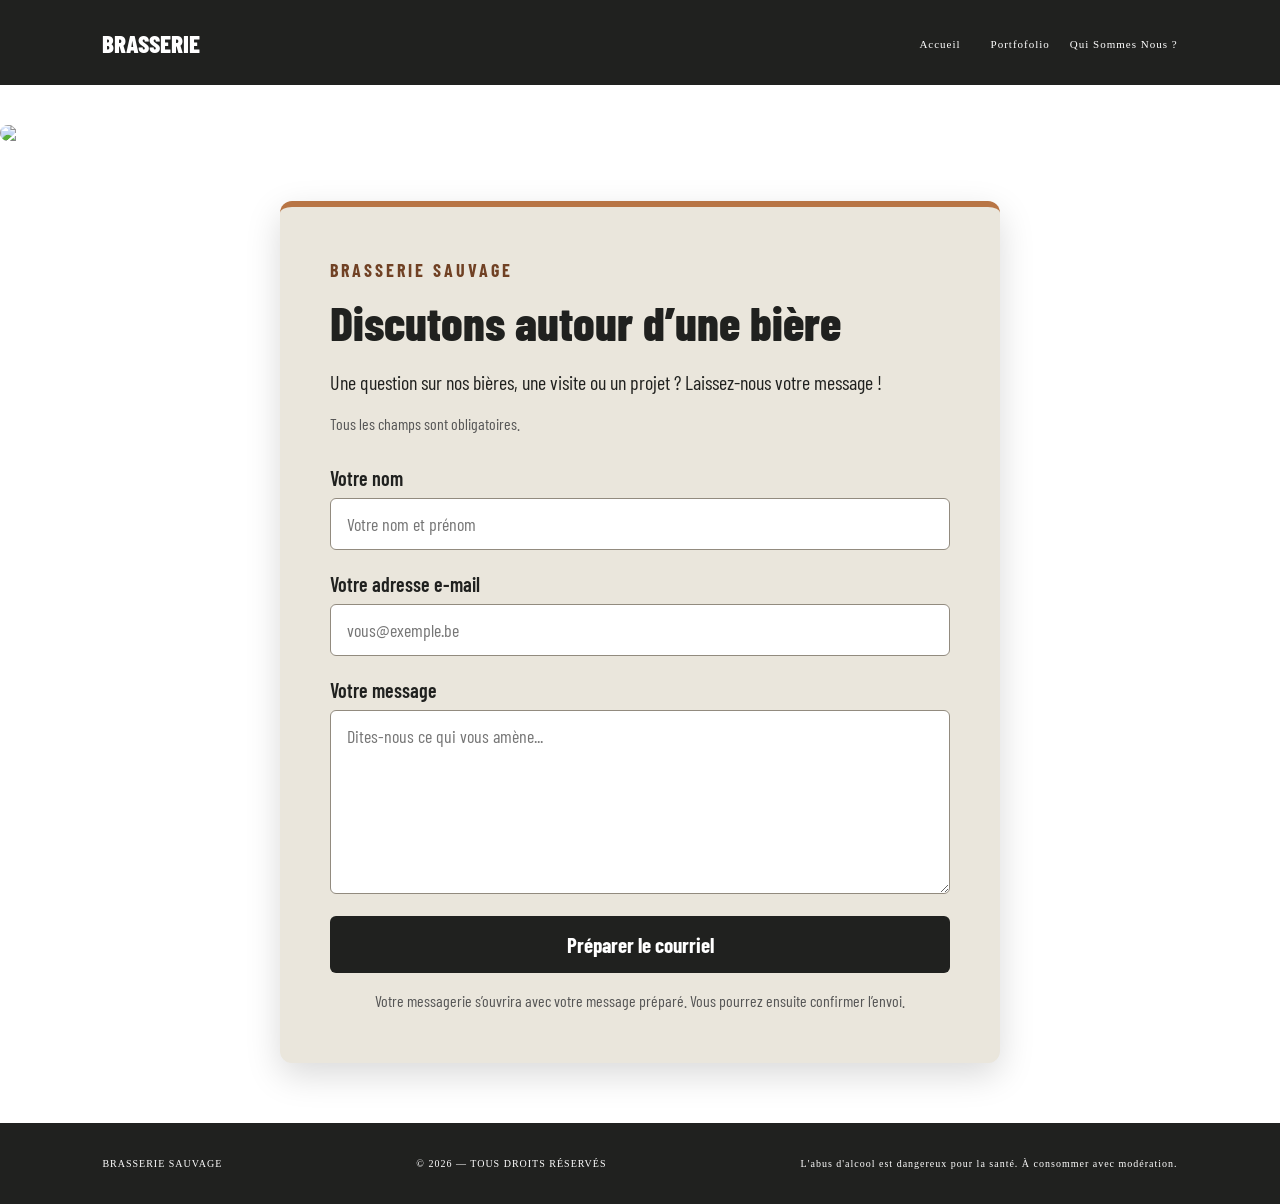
==== Contact.html @ c1f8ffa7 "Add files via upload" ====
<!DOCTYPE html>
<html>
<head>
	<link rel="stylesheet" href="stylesheet.css">
	<meta charset="utf-8">
	<meta name="viewport" content="width=device-width, initial-scale=1">
	<title>Contactez nous</title>
</head>
<body>
	
	<header>
		<a href="#" class="logo">BRASSERIE</a>
	<nav>
		<ul>
    <li class="btn-deroulant">
        <a href="index.html#accueil">Accueil</a>

        <ul class="sous-menu">

            <li><a href="index.html#biere">NOS BIÈRES</a></li>
            <li><a href="index.html#histoire">LA BRASSERIE</a></li>
        </ul>
    </li>
</ul>
      
<ul>
         <li><a href="Portfolio.html#Portfolio#Portfolio">Portfofolio</a></li>
         <li><a href="Contact.html#Qui Sommes Nous ?">Qui Sommes Nous ?</a></li>
	</header>

   	<main>
   		<section class="presentation">
    <img src="images/presbra.png">
</section>

<section class="contact-brasserie">
    <p class="contact-intro">BRASSERIE SAUVAGE</p>
    <h1>Discutons autour d’une bière</h1>
    <p>
        Une question sur nos bières, une visite ou un projet ?
        Laissez-nous votre message !
    </p>
    <p class="champs-obligatoires">Tous les champs sont obligatoires.</p>

    <form id="formulaire-contact">
        <label for="nom">Votre nom</label>
        <input
            type="text"
            id="nom"
            name="nom"
            placeholder="Votre nom et prénom"
            autocomplete="name"
            required
        >

        <label for="email">Votre adresse e-mail</label>
        <input
            type="email"
            id="email"
            name="email"
            placeholder="vous@exemple.be"
            autocomplete="email"
            required
        >

        <label for="message">Votre message</label>
        <textarea
            id="message"
            name="message"
            rows="7"
            placeholder="Dites-nous ce qui vous amène..."
            required
        ></textarea>

        <button type="submit">Préparer le courriel</button>

        <p class="contact-information">
            Votre messagerie s’ouvrira avec votre message préparé.
            Vous pourrez ensuite confirmer l’envoi.
        </p>
    </form>
</section>
</section>


   	</main>


	<footer>
		<p> BRASSERIE SAUVAGE</p>
    <p>© 2026 — TOUS DROITS RÉSERVÉS</p>
    <p>L'abus d'alcool est dangereux pour la santé.
    À consommer avec modération.</p></footer>
    <script src="contact.js" defer></script>
</body>
</html>
---- stylesheet.css ----
@import url('https://fonts.googleapis.com/css2?family=Barlow+Condensed:wght@500;600;700;800&family=DM+Sans:wght@400;500;700&display=swap');

:root {
    --black: #20211F;
    --cream: #EAE6DC;
    --copper: #B87545;
    --white: #FFFFFF;
}


.galerie {
    display: grid;
    grid-template-columns: repeat(3, 1fr);
    gap: 15px;
    width: 90%;
    max-width: 1400px;
    margin: 40px auto;
}

.galerie img {
    width: 100%;
    height: auto;
    display: block;
    border-radius: 12px;
}

/* Tablette */
@media (max-width: 900px) {
    .galerie {
        grid-template-columns: repeat(2, 1fr);
    }
}

/* Téléphone */
@media (max-width: 600px) {
    .galerie {
        grid-template-columns: 1fr;
    }
}

* {
    margin: 0;
    padding: 0;
    box-sizing: border-box;
}

html, body {
    min-height: 100%;
    overflow-y: auto;
}

header {
    height: 85px;
    background: var(--black);
    color: var(--white);
    display: flex;
    justify-content: space-between;
    align-items: center;
    padding: 0 8%;
}

.logo {
    font-family: 'Barlow Condensed', sans-serif;
    font-size: 25px;
    font-weight: 800;
    color: white;
    text-decoration: none;
}
.btn-deroulant {
  position: relative;
}

.sous-menu {
  display: none;
  position: absolute;
  top: 100%;
  left: 0;
  flex-direction: column;
  gap: 5;
  padding: 0;
  background-color: black;
  min-width: 150px;
  z-index: 10;
}

.btn-deroulant:hover .sous-menu {
  display: flex;
}
.logo span {
    color: var(--copper);
}

nav {
    display: flex;
    gap: 30px;
}
nav ul {
display: flex;
gap: 20px;
list-style: none;    

}
nav a {
    font-size: 11px;
    color: white;
    text-decoration: none;
    letter-spacing: 1px;
}

nav a:hover {
    color: var(--copper);
}

.hero {
    min-height: 680px;
    background:
    linear-gradient(90deg, rgba(20,21,19,.94),
    rgba(20,21,19,.25)),
    url('https://images.unsplash.com/photo-1513558161293-cdaf765edfd4?w=1800')
    center/cover;
    display: flex;
    align-items: center;
    padding: 10%;
    color: white;
    position: relative;
}

.hero-content {
    max-width: 700px;
}

.presentation {
    width: 100%;
    max-width: 1400px;
    margin: 40px auto;
}

.presentation img {
    display: block;
    width: 100%;
    height: auto;
    border-radius: 12px;
}



.eyebrow {
    color: var(--copper);
    font-size: 11px;
    font-weight: 700;
    letter-spacing: 3px;
    margin-bottom: 25px;
}

h1, h2, h3 {
    font-family: 'Barlow Condensed', sans-serif;
    font-weight: 800;
}

.hero h1 {
    font-size: clamp(65px, 9vw, 115px);
    line-height: .95;
    margin-bottom: 30px;
}

.hero h1 span,
.intro h2 span,
.manifesto h2 span {
    color: var(--copper);
}

.hero-content > p:not(.eyebrow) {
    max-width: 430px;
    line-height: 1.8;
    margin-bottom: 35px;
}

.button {
    display: inline-block;
    background: var(--copper);
    padding: 17px 25px;
    color: white;
    text-decoration: none;
    font-size: 11px;
    font-weight: 700;
    letter-spacing: 1px;
    transition: .3s;
}

.button:hover {
    background: white;
    color: var(--black);
}

.hero-number {
    position: absolute;
    bottom: 35px;
    right: 8%;
    font-size: 11px;
    letter-spacing: 2px;
}

.intro {
    padding: 120px 12%;
    text-align: center;
}

.intro h2,
.manifesto h2 {
    font-size: clamp(40px, 6vw, 75px);
    line-height: 1;
    margin-bottom: 30px;
}

.intro > p:last-child {
    max-width: 550px;
    margin: auto;
    color: #666;
    line-height: 1.8;
}

.beers {
    background: var(--black);
    color: white;
    padding: 100px 9%;
}

.section-title {
    display: flex;
    justify-content: space-between;
    align-items: end;
    margin-bottom: 50px;
}

.section-title h2 {
    font-size: 60px;
}

.section-title > p {
    color: var(--copper);
}

.beer-grid {
    display: grid;
    grid-template-columns: repeat(3, 1fr);
    gap: 25px;
}

.beer-card img {
    width: 100%;
    height: 350px;
    object-fit: cover;
    filter: saturate(.8);
    transition: .4s;
}

.beer-card:hover img {
    filter: saturate(1.2);
    transform: translateY(-5px);
}

.beer-card p {
    margin-top: 20px;
    color: var(--copper);
    font-size: 10px;
    letter-spacing: 2px;
}

.beer-card h3 {
    font-size: 35px;
    margin: 8px 0;
}

.beer-card span {
    color: #AAA;
    font-size: 13px;
}

.manifesto {
    padding: 120px 10%;
    text-align: center;
}

.contact {
    background: var(--copper);
    padding: 100px 10%;
    color: white;
}

.contact .eyebrow {
    color: var(--black);
}

.contact h2 {
    font-size: 80px;
    line-height: .95;
    margin-bottom: 35px;
}

.contact .button {
    background: var(--black);
}

footer {
    background: var(--black);
    color: white;
    padding: 35px 8%;
    display: flex;
    justify-content: space-between;
    gap: 20px;
    font-size: 10px;
    letter-spacing: 1px;

}

@media(max-width: 768px) {
    header {
        height: auto;
        padding: 25px 5%;
        flex-direction: column;
        gap: 20px;
    }

    nav {
        flex-wrap: wrap;
        justify-content: center;
        gap: 15px;
    }

    .hero {
        min-height: 570px;
        padding: 10% 7%;
    }

    .intro {
        padding: 80px 7%;
    }

    .beers {
        padding: 75px 7%;
    }

    .section-title h2 {
        font-size: 42px;
    }

    .beer-grid {
        grid-template-columns: 1fr;
        gap: 45px;
    }

    .beer-card img {
        height: 300px;
    }

    .contact h2 {
        font-size: 60px;
    }

    footer {
        flex-direction: column;
        text-align: center;
    }
    main {
        flex: 1;

    }
}
.age-overlay {
    position: fixed;
    inset: 0;
    background: rgba(0, 0, 0, 0.95);
    display: flex;
    justify-content: center;
    align-items: center;
    z-index: 9999;
}

.age-box {
    background: #222;
    color: white;
    padding: 40px;
    border-radius: 15px;
    text-align: center;
    max-width: 450px;
    width: 90%;
    box-sizing: border-box;
    border: 2px solid #f5a623;
}

.age-box h1 {
    color: #f5a623;
    font-size: 28px;
}

.age-box h2 {
    margin: 20px 0;
}

.age-box p {
    line-height: 1.6;
}

.age-buttons {
    display: flex;
    flex-direction: column;
    gap: 15px;
    margin-top: 25px;
}

.age-buttons button {
    padding: 15px;
    border: none;
    border-radius: 8px;
    font-weight: bold;
    cursor: pointer;
    background: #f5a623;
    color: #111;
    transition: 0.3s;
}

.age-buttons button:hover {
    background: #ffcc00;
    transform: scale(1.03);
}

.age-buttons button:last-child {
    background: #444;
    color: white;
}

.age-warning {
    font-size: 12px;
    color: #aaa;
    margin-top: 30px;
}

.contact-brasserie {
    width: 90%;
    max-width: 720px;
    margin: 60px auto;
    padding: clamp(24px, 5vw, 50px);
    background: var(--cream);
    color: var(--black);
    border-top: 6px solid var(--copper);
    border-radius: 12px;
    box-shadow: 0 12px 35px rgba(0, 0, 0, 0.15);
    font-family: 'Barlow Condensed', sans-serif;
}

.contact-brasserie .contact-intro {
    margin-bottom: 12px;
    color: #704124;
    font-size: 18px;
    font-weight: 700;
    letter-spacing: 3px;
}

.contact-brasserie h1 {
    margin-bottom: 18px;
    font-size: clamp(32px, 5vw, 48px);
    line-height: 1.1;
}

.contact-brasserie > p {
    font-size: 20px;
    line-height: 1.5;
}

.contact-brasserie .champs-obligatoires {
    margin-top: 15px;
    color: #555;
    font-size: 16px;
}

#formulaire-contact {
    display: flex;
    flex-direction: column;
    margin-top: 30px;
}

#formulaire-contact label {
    margin-bottom: 8px;
    font-size: 20px;
    font-weight: 600;
}

#formulaire-contact input,
#formulaire-contact textarea {
    width: 100%;
    margin-bottom: 22px;
    padding: 14px 16px;
    border: 1px solid #928B7F;
    border-radius: 6px;
    background: var(--white);
    color: var(--black);
    font: inherit;
    font-size: 18px;
}

#formulaire-contact textarea {
    min-height: 170px;
    resize: vertical;
}

#formulaire-contact input:focus,
#formulaire-contact textarea:focus {
    border-color: #704124;
    outline: 2px solid #704124;
    outline-offset: 2px;
}

#formulaire-contact button {
    padding: 16px 24px;
    border: none;
    border-radius: 6px;
    background: var(--black);
    color: var(--white);
    font: inherit;
    font-size: 21px;
    font-weight: 700;
    cursor: pointer;
    transition: background-color 0.2s;
}

#formulaire-contact button:hover {
    background: #704124;
}

#formulaire-contact button:focus-visible {
    outline: 3px solid #704124;
    outline-offset: 4px;
}

#formulaire-contact .contact-information {
    margin-top: 16px;
    color: #555;
    font-size: 16px;
    line-height: 1.5;
    text-align: center;
}
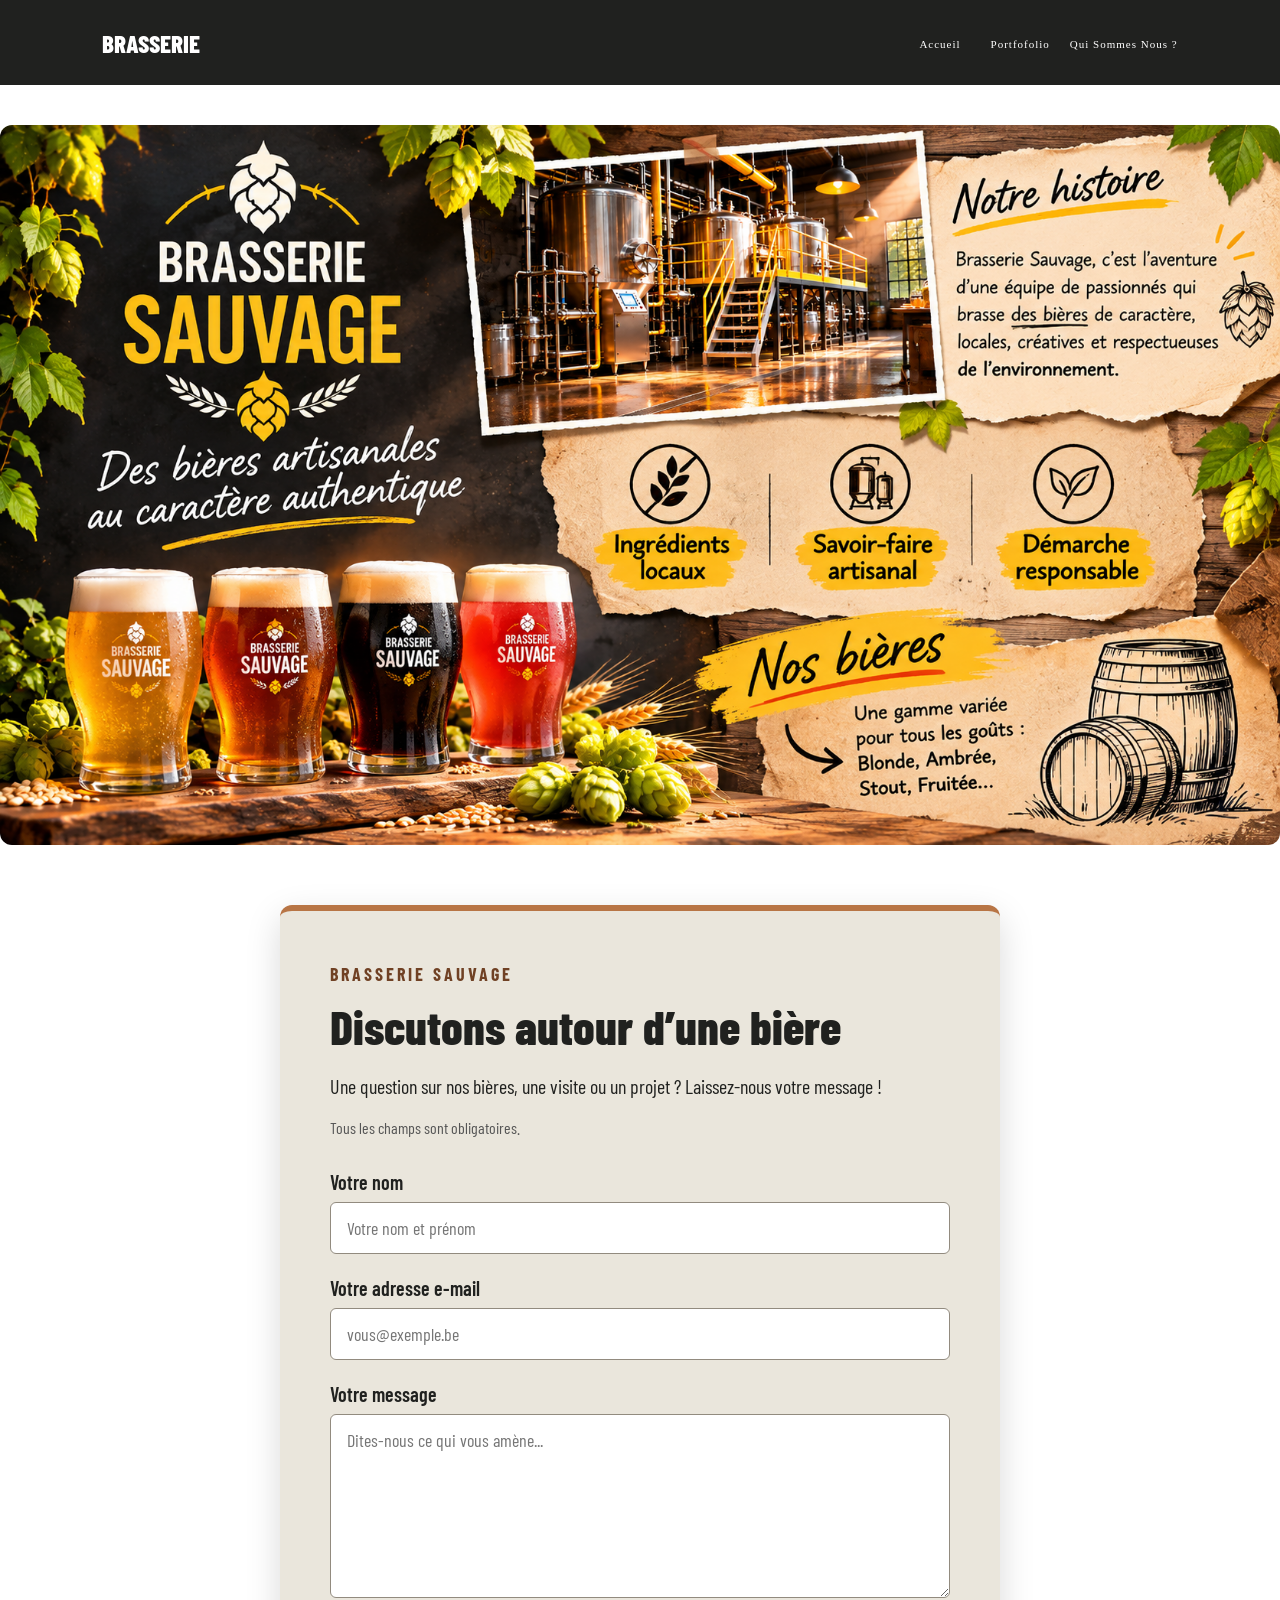
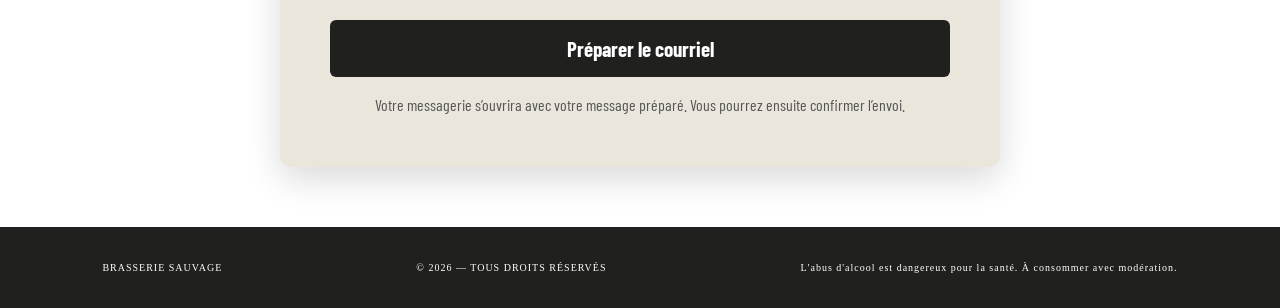
==== commit 3d1d5ddf: "Add files via upload" ====
--- a/Contact.html
+++ b/Contact.html
@@ -31,7 +31,7 @@
 
    	<main>
    		<section class="presentation">
-    <img src="images/presbra.png">
+    <img src="presbra.png">
 </section>
 
 <section class="contact-brasserie">
